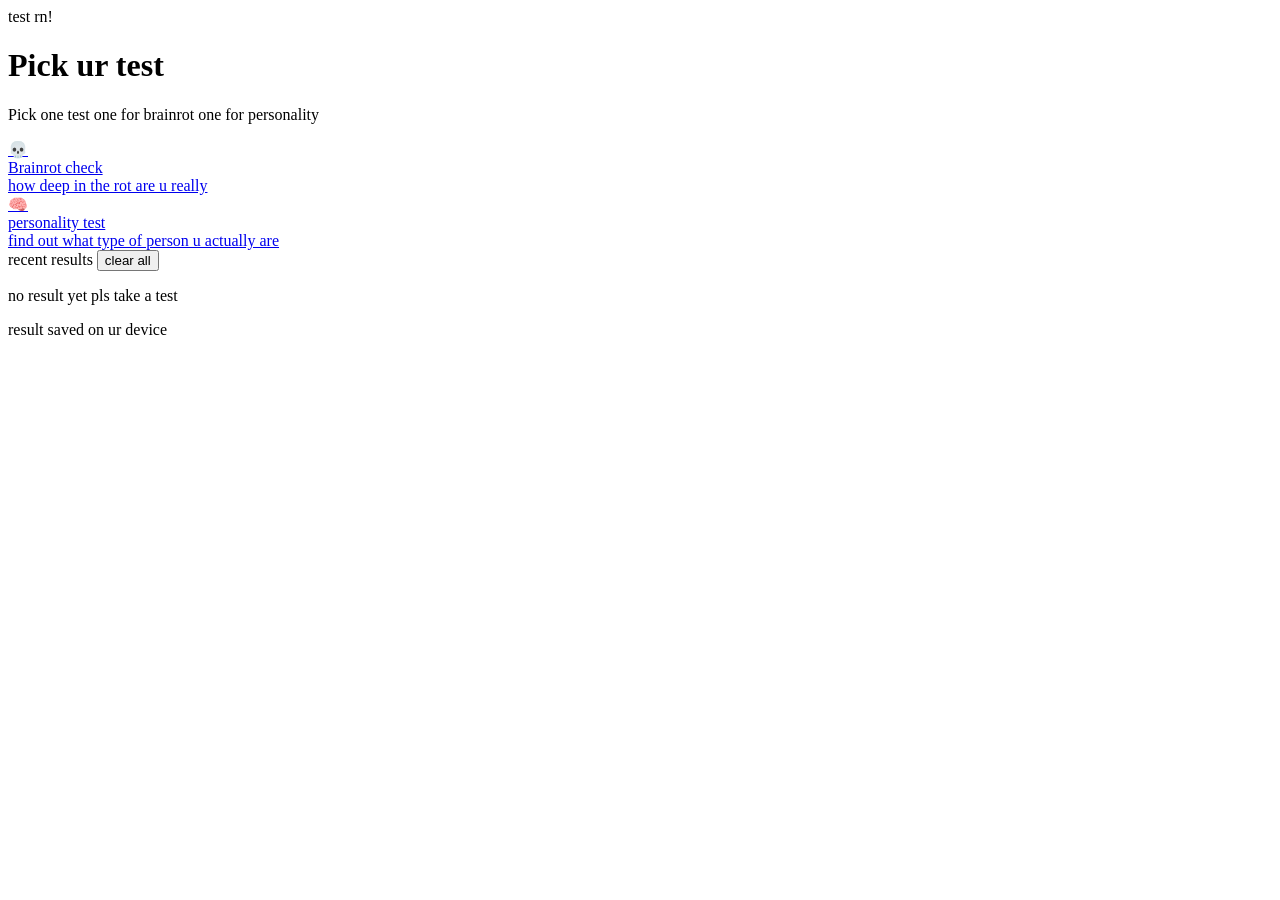
==== index.html @ 128a82ac "Rename home.html to index.html" ====
<html>
    <head>
        <title>Home</title>
        <style>

        </style>
    </head>
    <body>
      <div class="page">
        <div class="top">test rn!</div>
        <h1>Pick ur test</h1>
        <p class="sub">Pick one test one for brainrot one for personality</p>


      </div>
      <div class="tests">
        <a class="test" href="brain.html">
            <div class="ico">💀</div>
            <div class="info">
                <div class="name">Brainrot check</div>
                <div class="desc">how deep in the rot are u really</div>

            </div>
            
        </a>
        <a class="test"href="person.html">
            <div class="ico">🧠</div>
            <div class="info">
                <div class="name">personality test</div>
                <div class="desc">find out what type of person u actually are</div>

            </div>

        </a>
      </div>
      <div class="row">
        <span>recent results</span>
        <button id="clr">clear all</button>
      </div>
      <div id="hist">
        <p class="none">no result yet pls take a test</p>

      </div>
      <footer>result saved on ur device</footer>
        </div>
    </body>
</html>
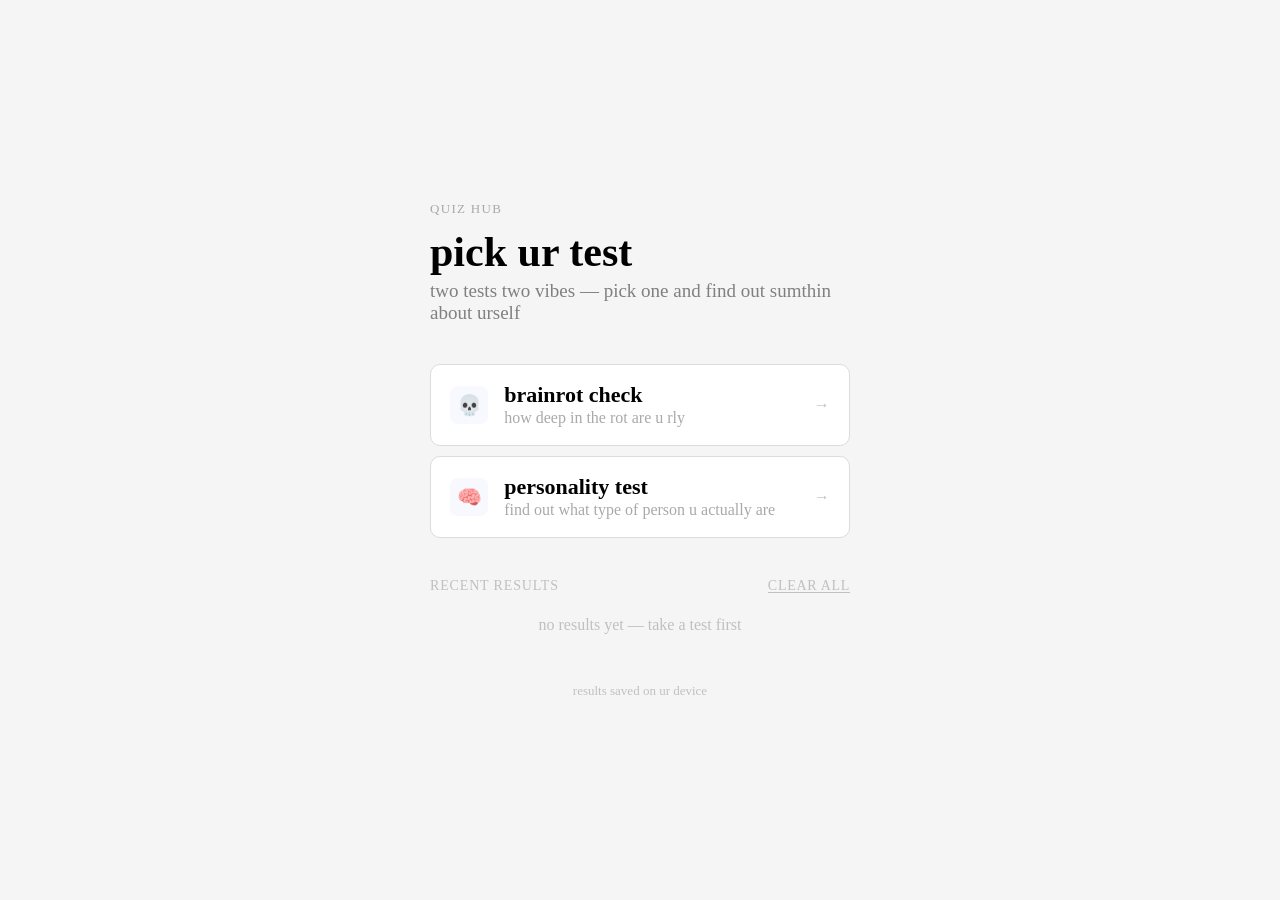
==== commit ef0579ac: "Rename home.html to index.html" ====
--- a/index.html
+++ b/index.html
@@ -1,47 +1,77 @@
-<html>
-    <head>
-        <title>Home</title>
-        <style>
-
-        </style>
-    </head>
-    <body>
-      <div class="page">
-        <div class="top">test rn!</div>
-        <h1>Pick ur test</h1>
-        <p class="sub">Pick one test one for brainrot one for personality</p>
-
-
-      </div>
-      <div class="tests">
-        <a class="test" href="brain.html">
-            <div class="ico">💀</div>
-            <div class="info">
-                <div class="name">Brainrot check</div>
-                <div class="desc">how deep in the rot are u really</div>
-
-            </div>
-            
-        </a>
-        <a class="test"href="person.html">
-            <div class="ico">🧠</div>
-            <div class="info">
-                <div class="name">personality test</div>
-                <div class="desc">find out what type of person u actually are</div>
-
-            </div>
-
-        </a>
-      </div>
-      <div class="row">
-        <span>recent results</span>
-        <button id="clr">clear all</button>
-      </div>
-      <div id="hist">
-        <p class="none">no result yet pls take a test</p>
-
-      </div>
-      <footer>result saved on ur device</footer>
-        </div>
-    </body>
-</html>
+<!DOCTYPE html>
+<html lang="en">
+<head>
+  <meta charset="UTF-8">
+  <meta name="viewport" content="width=device-width, initial-scale=1.0">
+  <title>pick ur test</title>
+  <link rel="stylesheet" href="style.css">
+</head>
+<body>
+<div class="page">
+
+  <div class="top">
+    <p class="tag">quiz hub</p>
+    <h1>pick ur test</h1>
+    <p class="sub">two tests two vibes — pick one and find out sumthin about urself</p>
+  </div>
+
+  <div class="tests">
+    <a class="test" href="brain.html">
+      <div class="ico">💀</div>
+      <div class="info">
+        <div class="name">brainrot check</div>
+        <div class="desc">how deep in the rot are u rly</div>
+      </div>
+      <span class="arr">→</span>
+    </a>
+    <a class="test" href="person.html">
+      <div class="ico">🧠</div>
+      <div class="info">
+        <div class="name">personality test</div>
+        <div class="desc">find out what type of person u actually are</div>
+      </div>
+      <span class="arr">→</span>
+    </a>
+  </div>
+
+  <div class="row">
+    <span>recent results</span>
+    <button id="clr">clear all</button>
+  </div>
+
+  <div id="hist">
+    <p class="none">no results yet — take a test first</p>
+  </div>
+
+  <footer>results saved on ur device</footer>
+
+</div>
+<script>
+  function load() {
+    const keys = { brainrot_history: 'brainrot', personality_history: 'personality' };
+    let all = [];
+    Object.entries(keys).forEach(([k, lbl]) => {
+      JSON.parse(localStorage.getItem(k) || '[]').forEach(x => all.push({ ...x, type: lbl }));
+    });
+    const h = document.getElementById('hist');
+    if (!all.length) {
+      h.innerHTML = '<p class="none">no results yet — take a test first</p>';
+      return;
+    }
+    h.innerHTML = all.slice(0, 6).map(x => `
+      <div class="item">
+        <span>${x.result}</span>
+        <small>${x.type} · ${x.date}</small>
+      </div>`).join('');
+  }
+
+  document.getElementById('clr').onclick = () => {
+    localStorage.removeItem('brainrot_history');
+    localStorage.removeItem('personality_history');
+    load();
+  };
+
+  load();
+</script>
+</body>
+</html>
--- a/style.css
+++ b/style.css
@@ -0,0 +1,372 @@
+
+* {
+  box-sizing: border-box;
+  margin: 0;
+  padding: 0;
+}
+
+  body {
+  background: whitesmoke;
+  font-family: 'Caveat', cursive;
+  color: black;
+  min-height: 100vh;
+    display: flex;
+  align-items: center;
+  justify-content: center;
+  padding: 2rem 1.25rem;
+}
+
+.page {
+    width: 100%;
+  max-width: 420px;
+}
+
+.top {
+  margin-bottom: 2.5rem;
+}
+
+.tag {
+  font-size: 13px;
+    color: darkgray;
+  letter-spacing: .1em;
+  text-transform: uppercase;
+   margin-bottom: .75rem;
+  }
+
+
+
+    h1 {
+      font-size: 42px;
+  font-weight: 600;
+    line-height: 1.1;
+  margin-bottom: .3rem;
+}
+
+.sub {
+  font-size: 19px;
+  color: gray;
+  margin-bottom: 2rem;
+}
+
+.back {
+  font-size: 14px;
+     color: darkgray;
+  text-decoration: none;
+  letter-spacing: .06em;
+  text-transform: uppercase;
+  display: inline-block;
+     margin-bottom: 1.8rem;
+}
+
+.back:hover {
+  color: dimgray;
+}
+
+
+.tests {
+  display: flex;
+  flex-direction: column;
+  gap: 10px;
+  margin-bottom: 2.5rem;
+}
+
+a.test {
+  text-decoration: none;
+  color: inherit;
+  background: white;
+  border: 1px solid gainsboro;
+  border-radius: 10px;
+  padding: 1.1rem 1.2rem;
+  display: flex;
+  align-items: center;
+  gap: 1rem;
+}
+
+a.test:hover {
+    border-color: silver;
+}
+
+.ico {
+  font-size: 20px;
+    width: 38px;
+  height: 38px;
+  background: ghostwhite;
+  border-radius: 8px;
+  display: flex;
+  align-items: center;
+  justify-content: center;
+  flex-shrink: 0;
+}
+
+   .info {
+  flex: 1;
+}
+
+.name {
+  font-size: 22px;
+  font-weight: 600;
+  margin-bottom: 1px;
+}
+
+
+
+.desc {
+  font-size: 16px;
+  color: darkgray;
+}
+
+.arr {
+  font-size: 16px;
+    color: silver;
+  flex-shrink: 0;
+}
+
+a.test:hover .arr {
+  color: gray;
+}
+
+
+   .row {
+    display: flex;
+  justify-content: space-between;
+    align-items: center;
+  margin-bottom: .75rem;
+}
+
+.row span {
+  font-size: 14px;
+  color: silver;
+  letter-spacing: .06em;
+  text-transform: uppercase;
+}
+
+.hist {
+  margin-top: 2rem;
+  border-top: 1px solid gainsboro;
+  padding-top: 1.2rem;
+}
+
+.hlbl {
+  font-size: 14px;
+  color: silver;
+  letter-spacing: .06em;
+  text-transform: uppercase;
+  display: flex;
+  justify-content: space-between;
+  align-items: center;
+  margin-bottom: .7rem;
+}
+
+.hlist {
+  display: flex;
+  flex-direction: column;
+  gap: 5px;
+}
+
+.item,
+.hi {
+  background: white;
+    border: 1px solid gainsboro;
+  border-radius: 8px;
+  padding: .5rem .85rem;
+  display: flex;
+  justify-content: space-between;
+      align-items: center;
+}
+
+.item span,
+.hi span {
+  font-size: 18px;
+  color: dimgray;
+}
+
+.item small,
+.hi small {
+  font-size: 14px;
+  color: silver;
+}
+
+  .none {
+  font-size: 16px;
+     color: silver;
+  text-align: center;
+   padding: .6rem 0;
+}
+
+
+button,
+.btn {
+  font-family: 'Caveat', cursive;
+  font-size: 16px;
+  color: black;
+  background: white;
+  border: 1px solid gainsboro;
+  border-radius: 8px;
+  padding: .55rem 1.1rem;
+  cursor: pointer;
+  letter-spacing: .05em;
+  text-transform: uppercase;
+  text-decoration: none;
+  display: inline-block;
+}
+
+button:hover,
+.btn:hover {
+  background: ghostwhite;
+  border-color: silver;
+}
+
+#clr {
+  font-size: 14px;
+  color: silver;
+  background: none;
+  border: none;
+  text-decoration: underline;
+  text-underline-offset: 2px;
+  padding: 0;
+  margin-top: 0;
+  cursor: pointer;
+  letter-spacing: .05em;
+  text-transform: uppercase;
+}
+
+   #clr:hover {
+  color: dimgray;
+    background: none;
+  border: none;
+}
+
+
+.prog {
+  font-size: 14px;
+  color: silver;
+  letter-spacing: .06em;
+  margin-bottom: 1.2rem;
+}
+
+.bar {
+  height: 2px;
+  background: gainsboro;
+  border-radius: 2px;
+  margin-bottom: 1.8rem;
+  overflow: hidden;
+}
+
+.fill {
+  height: 100%;
+    background: black;
+  border-radius: 2px;
+   }
+
+.q {
+  font-size: 26px;
+  font-weight: 600;
+  line-height: 1.3;
+  margin-bottom: 1.4rem;
+}
+
+.opts {
+  display: flex;
+  flex-direction: column;
+  gap: 8px;
+  margin-bottom: 1.6rem;
+}
+
+   .opt {
+  background: white;
+  border: 1px solid gainsboro;
+    border-radius: 10px;
+  padding: .85rem 1.1rem;
+  font-family: 'Caveat', cursive;
+  font-size: 19px;
+    color: black;
+  text-align: left;
+  cursor: pointer;
+  width: 100%;
+    text-transform: none;
+  letter-spacing: 0;
+  margin-top: 0;
+}
+
+.opt:hover {
+  border-color: silver;
+  background: ghostwhite;
+}
+
+.opt.on {
+  border-color: black;
+  background: ghostwhite;
+}
+
+.nxt {
+  display: none;
+  margin-top: 0;
+}
+
+
+.think {
+  font-size: 22px;
+  color: darkgray;
+  padding: 3rem 0;
+  text-align: center;
+}
+
+
+.res {
+  text-align: center;
+  padding: 1rem 0;
+}
+
+.emoji {
+  font-size: 40px;
+  margin-bottom: .8rem;
+}
+
+
+
+    .badge {
+  font-size: 13px;
+  letter-spacing: .08em;
+  text-transform: uppercase;
+  padding: 3px 10px;
+  border-radius: 6px;
+      display: inline-block;
+  margin-bottom: 1rem;
+    border: none;
+  cursor: default;
+}
+
+.badge:hover {
+  background: inherit;
+  border: none;
+}
+
+.lbl {
+  font-size: 32px;
+  font-weight: 600;
+  margin-bottom: .4rem;
+  line-height: 1.2;
+}
+
+  .dsc {
+  font-size: 19px;
+  color: gray;
+  margin-bottom: 2rem;
+  line-height: 1.4;
+}
+
+.btns {
+  display: flex;
+  gap: 8px;
+    justify-content: center;
+  flex-wrap: wrap;
+}
+
+
+
+     footer {
+  margin-top: 2.5rem;
+  font-size: 13px;
+    color: silver;
+  text-align: center;
+}
